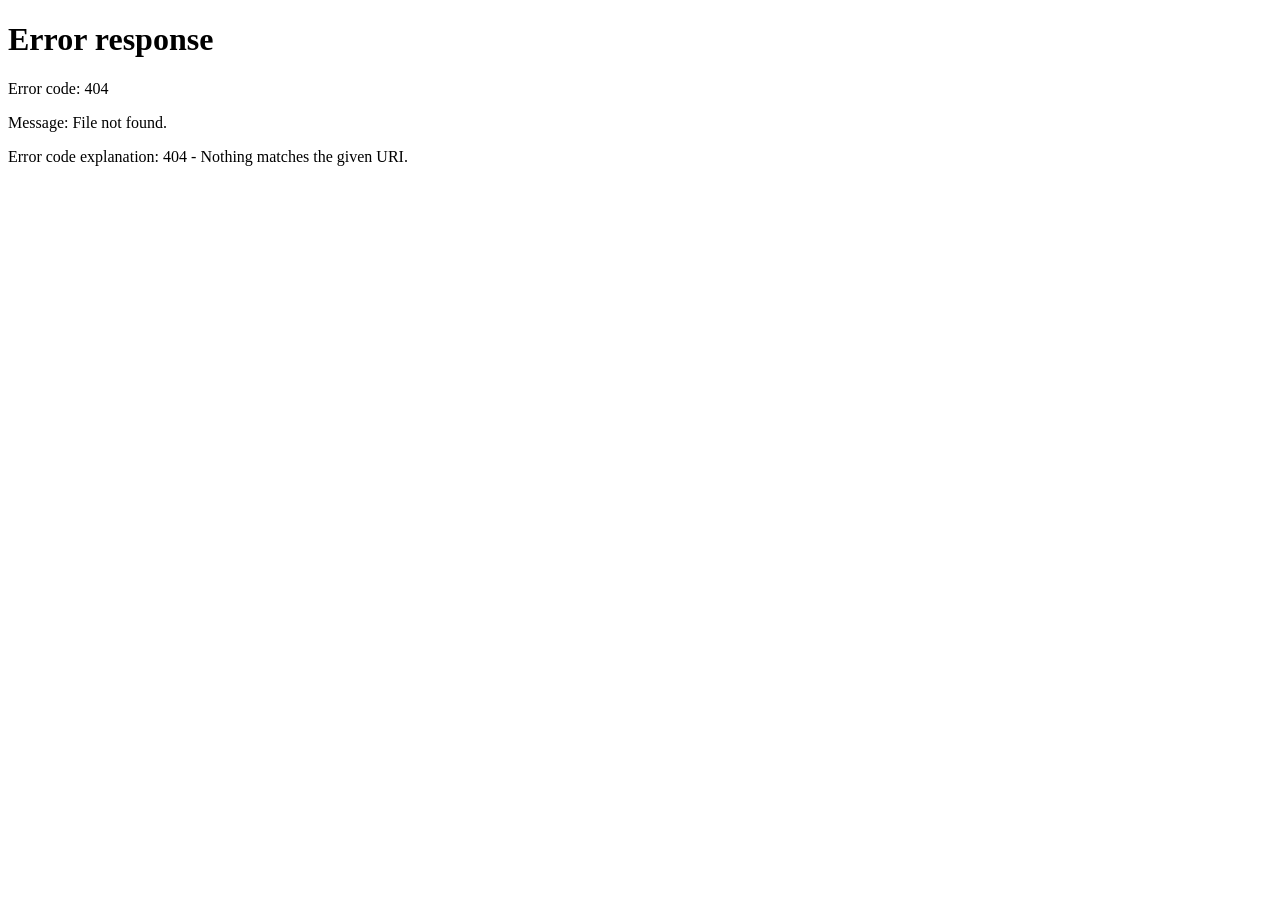
==== index.html @ 666e81d6 "Update NPI Dashboard 2026-06-16 08:44" ====
<!DOCTYPE html>
<html>
<head>
  <meta charset="utf-8">
  <title>NPI Dashboard</title>
  <script>
    window.location.href = "/npi-dashboard/npi_dashboard.html";
  </script>
</head>
<body>
  <p>Redirecting to <a href="/npi-dashboard/npi_dashboard.html">NPI Dashboard</a>...</p>
</body>
</html>
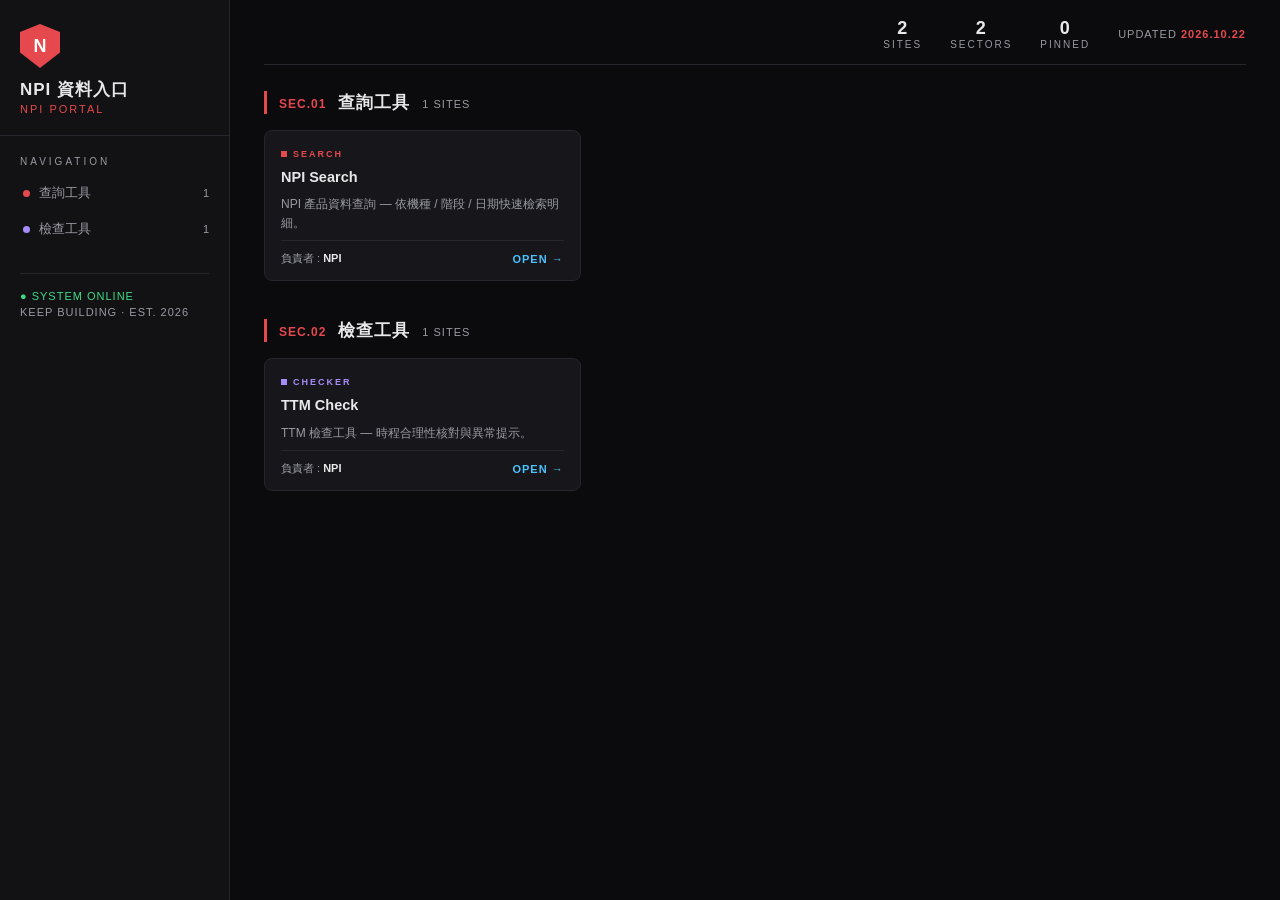
==== commit c3ffc033: "Add index.html (NPI portal) so site root / works" ====
--- a/index.html
+++ b/index.html
@@ -1,13 +1,173 @@
 <!DOCTYPE html>
-<html>
+<html lang="zh-Hant">
 <head>
-  <meta charset="utf-8">
-  <title>NPI Dashboard</title>
-  <script>
-    window.location.href = "/npi-dashboard/npi_dashboard.html";
-  </script>
+<meta charset="UTF-8">
+<meta name="viewport" content="width=device-width, initial-scale=1.0">
+<title>NPI 資料入口 NPI Portal</title>
+<style>
+  :root {
+    --bg: #0b0b0d;
+    --panel: #121215;
+    --panel2: #17171b;
+    --line: #26262c;
+    --txt: #e8e8ea;
+    --txt-dim: #9a9aa3;
+    --red: #e5484d;
+    --red-dim: #b8383c;
+    --cyan: #4cc2ff;
+    --purple: #a78bfa;
+    --green: #3ddc84;
+  }
+  * { margin: 0; padding: 0; box-sizing: border-box; }
+  body {
+    background: var(--bg);
+    color: var(--txt);
+    font-family: "Microsoft JhengHei", "PingFang TC", "Segoe UI", sans-serif;
+    min-height: 100vh;
+  }
+  a { color: inherit; text-decoration: none; }
+
+  .layout { display: flex; min-height: 100vh; }
+
+  .sidebar {
+    width: 230px; flex-shrink: 0;
+    background: var(--panel);
+    border-right: 1px solid var(--line);
+    padding: 24px 0;
+    position: sticky; top: 0; height: 100vh; overflow-y: auto;
+  }
+  .brand { padding: 0 20px 20px; border-bottom: 1px solid var(--line); }
+  .brand .shield {
+    display: inline-flex; align-items: center; justify-content: center;
+    width: 40px; height: 44px; background: var(--red);
+    clip-path: polygon(50% 0, 100% 18%, 100% 65%, 50% 100%, 0 65%, 0 18%);
+    font-weight: 900; font-size: 18px; color: #fff; margin-bottom: 10px;
+  }
+  .brand h1 { font-size: 17px; letter-spacing: 1px; }
+  .brand .sub { font-size: 11px; color: var(--red); letter-spacing: 2px; margin-top: 2px; }
+  .nav-label {
+    padding: 20px 20px 8px; font-size: 10px; letter-spacing: 3px;
+    color: var(--txt-dim); text-transform: uppercase;
+  }
+  .nav a {
+    display: flex; justify-content: space-between; align-items: center;
+    padding: 9px 20px; font-size: 13px; color: var(--txt-dim);
+    border-left: 3px solid transparent;
+  }
+  .nav a:hover { color: var(--txt); background: var(--panel2); }
+  .nav a .dot { width: 7px; height: 7px; border-radius: 50%; margin-right: 9px; flex-shrink: 0; }
+  .nav a .nm { flex: 1; display: flex; align-items: center; }
+  .nav a .cnt { font-size: 11px; color: var(--txt-dim); }
+  .sys {
+    margin: 26px 20px 0; padding-top: 16px; border-top: 1px solid var(--line);
+    font-size: 11px; letter-spacing: 1px;
+  }
+  .sys .on { color: var(--green); }
+  .sys .dim { color: var(--txt-dim); margin-top: 4px; }
+
+  .main { flex: 1; padding: 0 34px 60px; min-width: 0; }
+  .topbar {
+    display: flex; justify-content: flex-end; align-items: center; gap: 28px;
+    padding: 18px 0 14px; border-bottom: 1px solid var(--line); margin-bottom: 26px;
+  }
+  .stat { text-align: center; }
+  .stat b { font-size: 18px; letter-spacing: 1px; }
+  .stat span { display: block; font-size: 10px; letter-spacing: 2px; color: var(--txt-dim); }
+  .topbar .upd { font-size: 11px; letter-spacing: 1px; color: var(--txt-dim); }
+  .topbar .upd em { color: var(--red); font-style: normal; font-weight: 700; }
+
+  .sec { margin-bottom: 38px; }
+  .sec-head {
+    display: flex; align-items: baseline; gap: 12px; margin-bottom: 16px;
+    padding-left: 12px; border-left: 3px solid var(--red);
+  }
+  .sec-head .no { color: var(--red); font-size: 12px; font-weight: 700; letter-spacing: 1px; }
+  .sec-head h2 { font-size: 17px; letter-spacing: 1px; }
+  .sec-head .n { font-size: 11px; color: var(--txt-dim); letter-spacing: 1px; }
+
+  .cards { display: grid; grid-template-columns: repeat(auto-fill, minmax(250px, 1fr)); gap: 16px; }
+  .card {
+    background: var(--panel2); border: 1px solid var(--line); border-radius: 8px;
+    padding: 18px 16px 14px; display: flex; flex-direction: column; gap: 8px;
+    transition: transform .15s, border-color .15s;
+  }
+  .card:hover { transform: translateY(-3px); border-color: var(--red-dim); }
+  .card .tag {
+    font-size: 9px; letter-spacing: 2px; font-weight: 700;
+    display: inline-flex; align-items: center; gap: 6px;
+  }
+  .card .tag::before { content: ""; width: 6px; height: 6px; background: currentColor; }
+  .t-red { color: var(--red); } .t-purple { color: var(--purple); }
+  .card h3 { font-size: 14.5px; line-height: 1.4; }
+  .card p { font-size: 12px; color: var(--txt-dim); line-height: 1.55; flex: 1; }
+  .card .meta {
+    display: flex; justify-content: space-between; align-items: center;
+    padding-top: 10px; border-top: 1px solid var(--line); font-size: 11px;
+  }
+  .card .meta .owner { color: var(--txt-dim); }
+  .card .meta .owner b { color: var(--txt); font-weight: 600; }
+  .card .open { color: var(--cyan); font-weight: 700; letter-spacing: 1px; }
+  .card:hover .open { color: var(--txt); }
+
+  @media (max-width: 860px) {
+    .layout { flex-direction: column; }
+    .sidebar { width: 100%; height: auto; position: static; }
+    .main { padding: 0 16px 40px; }
+  }
+</style>
 </head>
 <body>
-  <p>Redirecting to <a href="/npi-dashboard/npi_dashboard.html">NPI Dashboard</a>...</p>
+<div class="layout">
+
+  <aside class="sidebar">
+    <div class="brand">
+      <div class="shield">N</div>
+      <h1>NPI 資料入口</h1>
+      <div class="sub">NPI PORTAL</div>
+    </div>
+    <div class="nav-label">Navigation</div>
+    <nav class="nav">
+      <a href="#sec1"><span class="nm"><span class="dot" style="background:var(--red)"></span>查詢工具</span><span class="cnt">1</span></a>
+      <a href="#sec2"><span class="nm"><span class="dot" style="background:var(--purple)"></span>檢查工具</span><span class="cnt">1</span></a>
+    </nav>
+    <div class="sys">
+      <div class="on">&#9679; SYSTEM ONLINE</div>
+      <div class="dim">KEEP BUILDING &middot; EST. 2026</div>
+    </div>
+  </aside>
+
+  <main class="main">
+    <div class="topbar">
+      <div class="stat"><b>2</b><span>SITES</span></div>
+      <div class="stat"><b>2</b><span>SECTORS</span></div>
+      <div class="stat"><b>0</b><span>PINNED</span></div>
+      <div class="upd">UPDATED <em>2026.10.22</em></div>
+    </div>
+
+    <section class="sec" id="sec1">
+      <div class="sec-head"><span class="no">SEC.01</span><h2>查詢工具</h2><span class="n">1 SITES</span></div>
+      <div class="cards">
+        <a class="card" href="npi_search.html">
+          <span class="tag t-red">SEARCH</span>
+          <h3>NPI Search</h3>
+          <p>NPI 產品資料查詢 — 依機種 / 階段 / 日期快速檢索明細。</p>
+          <div class="meta"><span class="owner">負責者 : <b>NPI</b></span><span class="open">OPEN &#8594;</span></div>
+        </a>
+      </div>
+    </section>
+
+    <section class="sec" id="sec2">
+      <div class="sec-head"><span class="no">SEC.02</span><h2>檢查工具</h2><span class="n">1 SITES</span></div>
+      <div class="cards">
+        <a class="card" href="TTM_check.html">
+          <span class="tag t-purple">CHECKER</span>
+          <h3>TTM Check</h3>
+          <p>TTM 檢查工具 — 時程合理性核對與異常提示。</p>
+          <div class="meta"><span class="owner">負責者 : <b>NPI</b></span><span class="open">OPEN &#8594;</span></div>
+        </a>
+      </div>
+    </section>
+  </main>
+</div>
 </body>
 </html>
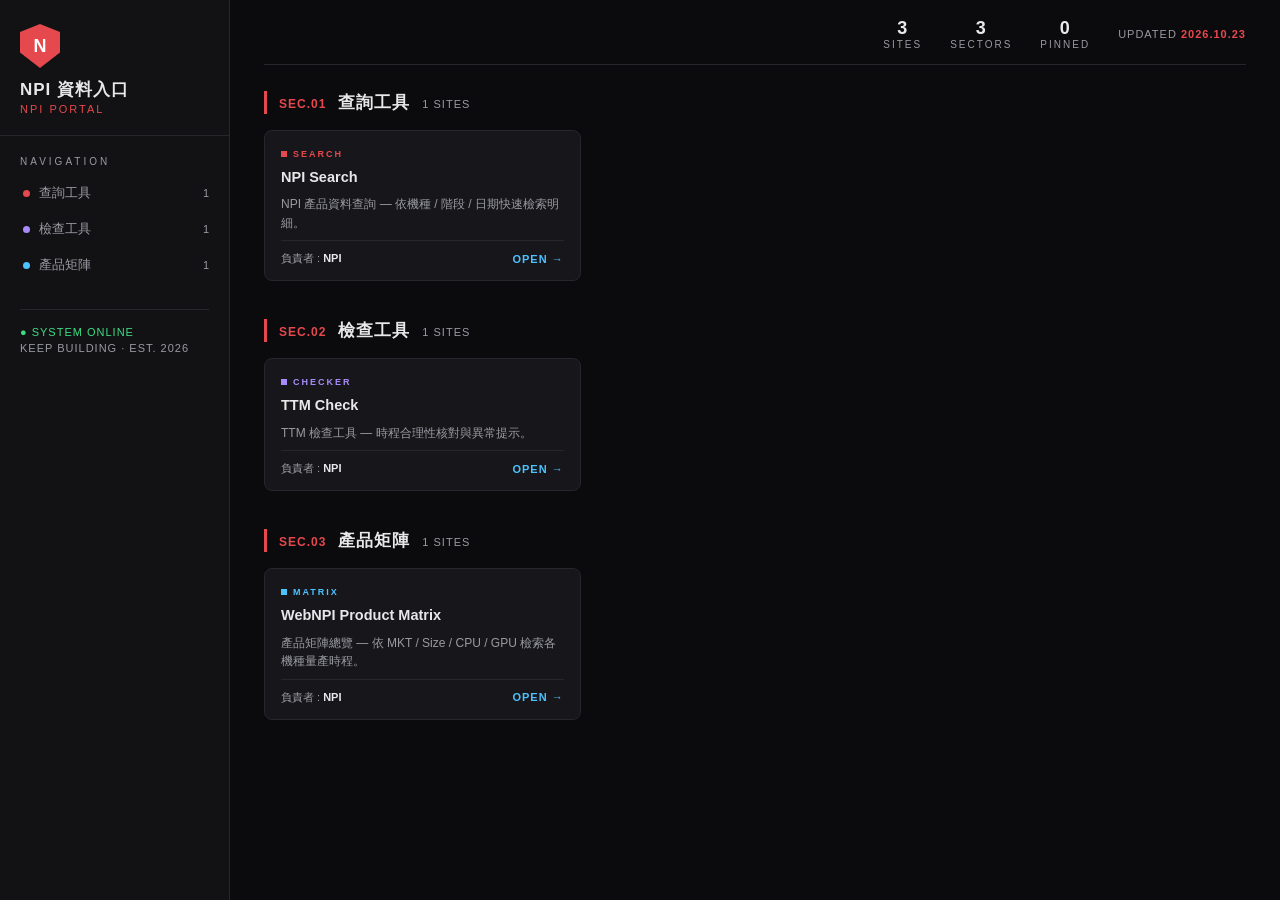
==== commit d9b4ed42: "Add WebNPI Product Matrix page (webnpi_web) + portal SEC.03 link" ====
--- a/index.html
+++ b/index.html
@@ -129,6 +129,7 @@
     <nav class="nav">
       <a href="#sec1"><span class="nm"><span class="dot" style="background:var(--red)"></span>查詢工具</span><span class="cnt">1</span></a>
       <a href="#sec2"><span class="nm"><span class="dot" style="background:var(--purple)"></span>檢查工具</span><span class="cnt">1</span></a>
+      <a href="#sec3"><span class="nm"><span class="dot" style="background:var(--cyan)"></span>產品矩陣</span><span class="cnt">1</span></a>
     </nav>
     <div class="sys">
       <div class="on">&#9679; SYSTEM ONLINE</div>
@@ -138,10 +139,10 @@
 
   <main class="main">
     <div class="topbar">
-      <div class="stat"><b>2</b><span>SITES</span></div>
-      <div class="stat"><b>2</b><span>SECTORS</span></div>
+      <div class="stat"><b>3</b><span>SITES</span></div>
+      <div class="stat"><b>3</b><span>SECTORS</span></div>
       <div class="stat"><b>0</b><span>PINNED</span></div>
-      <div class="upd">UPDATED <em>2026.10.22</em></div>
+      <div class="upd">UPDATED <em>2026.10.23</em></div>
     </div>
 
     <section class="sec" id="sec1">
@@ -167,6 +168,17 @@
         </a>
       </div>
     </section>
+    <section class="sec" id="sec3">
+      <div class="sec-head"><span class="no">SEC.03</span><h2>產品矩陣</h2><span class="n">1 SITES</span></div>
+      <div class="cards">
+        <a class="card" href="webnpi_web/index.html">
+          <span class="tag" style="color:var(--cyan)">MATRIX</span>
+          <h3>WebNPI Product Matrix</h3>
+          <p>產品矩陣總覽 — 依 MKT / Size / CPU / GPU 檢索各機種量產時程。</p>
+          <div class="meta"><span class="owner">負責者 : <b>NPI</b></span><span class="open">OPEN &#8594;</span></div>
+        </a>
+      </div>
+    </section>
   </main>
 </div>
 </body>
